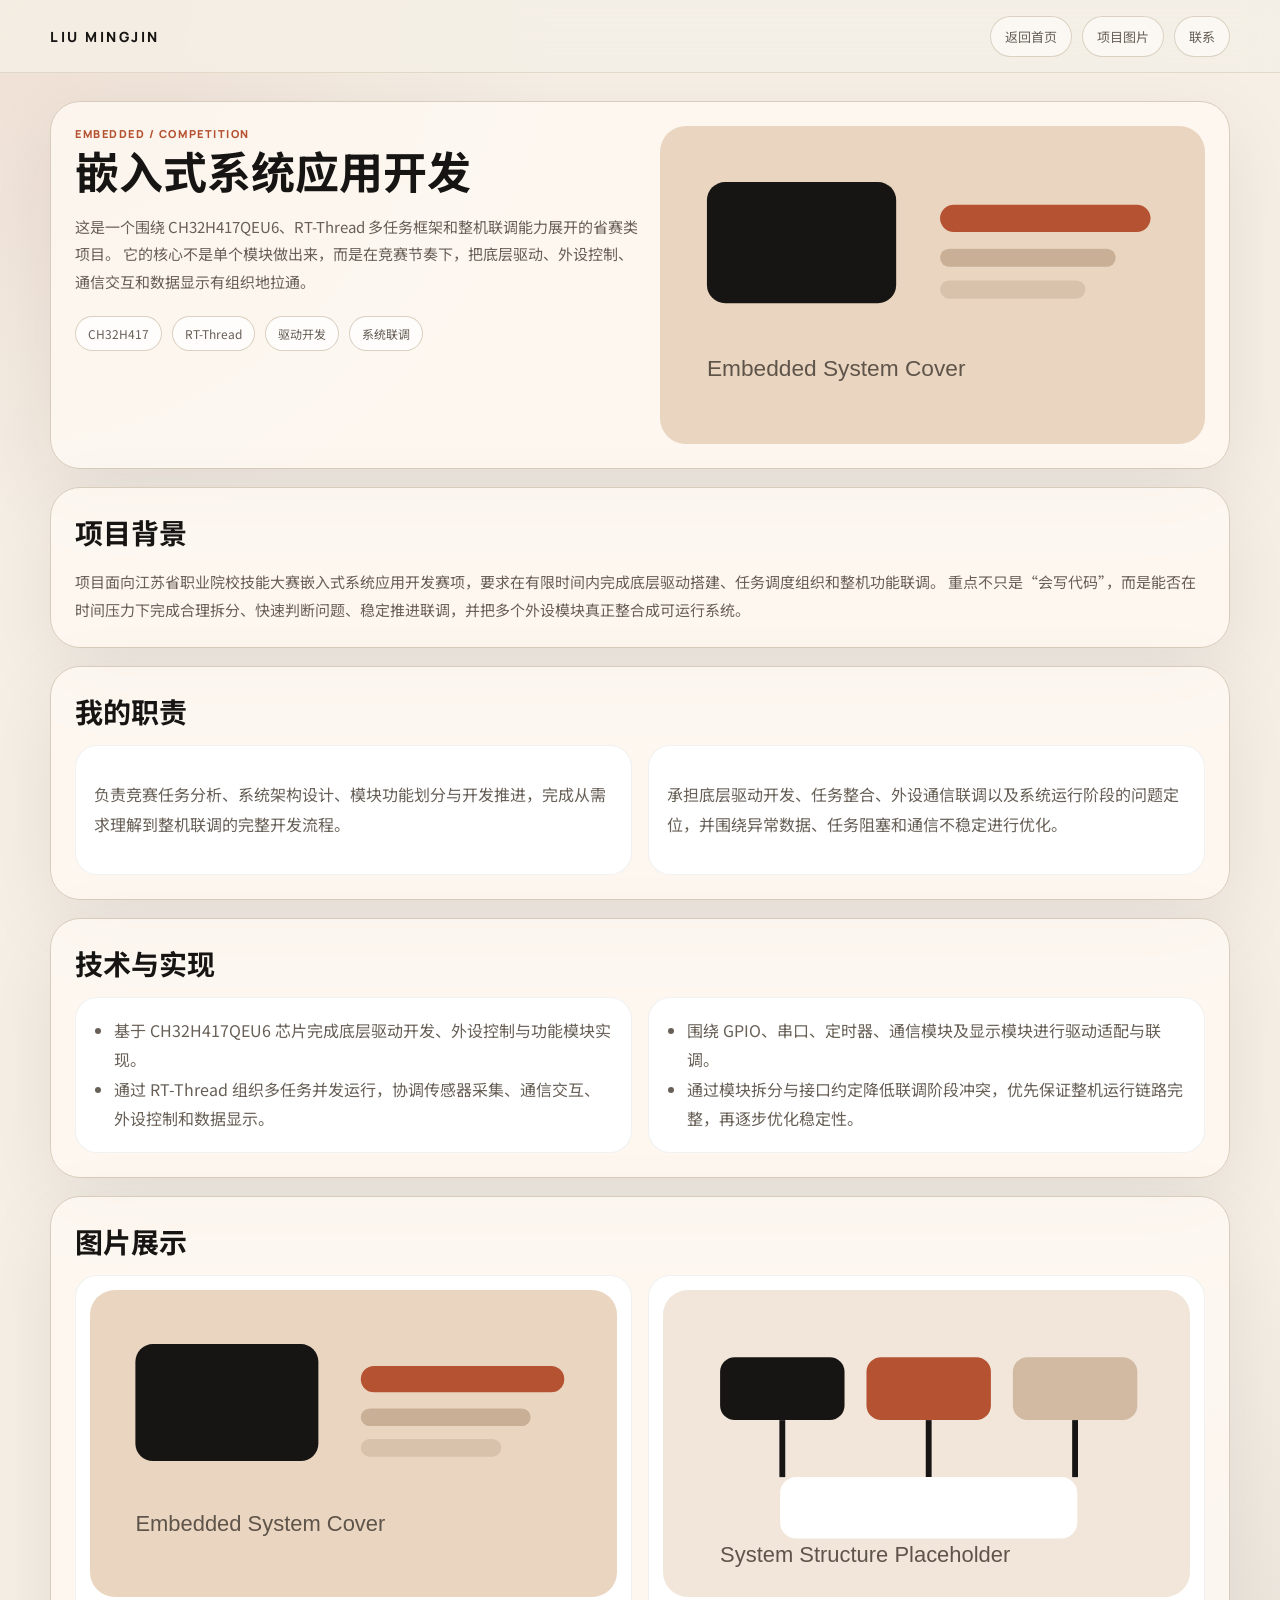
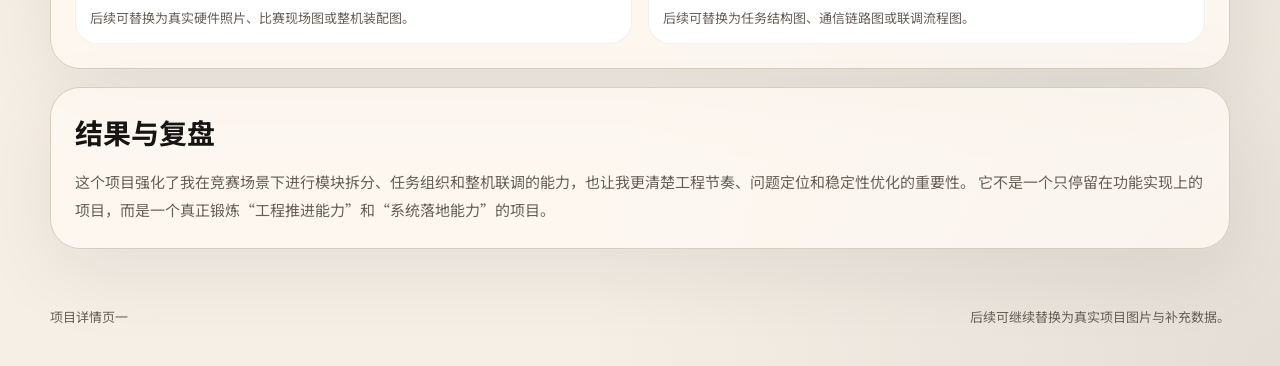
==== projects/embedded-system.html @ 1566d95d "feat: redesign portfolio site" ====
<!DOCTYPE html>
<html lang="zh-CN">
<head>
<meta charset="UTF-8">
<meta name="viewport" content="width=device-width, initial-scale=1.0">
<title>嵌入式系统应用开发 | 刘明金</title>
<meta name="description" content="嵌入式系统应用开发项目详情页，介绍项目背景、职责、实现、图片与复盘。">
<link rel="preconnect" href="https://fonts.googleapis.com">
<link rel="preconnect" href="https://fonts.gstatic.com" crossorigin>
<link href="https://fonts.googleapis.com/css2?family=Manrope:wght@400;500;600;700;800&family=Noto+Sans+SC:wght@400;500;700&display=swap" rel="stylesheet">
<link rel="stylesheet" href="../styles.css">
</head>
<body>
  <header class="site-header">
    <div class="shell nav-bar">
      <a class="brand" href="../index.html">LIU MINGJIN</a>
      <nav class="nav-links" aria-label="页面导航">
        <a href="../index.html#projects">返回首页</a>
        <a href="#gallery">项目图片</a>
        <a href="../index.html#contact">联系</a>
      </nav>
    </div>
  </header>

  <main class="shell detail-main">
    <section class="detail-hero">
      <div>
        <p class="detail-kind">Embedded / Competition</p>
        <h1 data-testid="project-title">嵌入式系统应用开发</h1>
        <p class="detail-text">
          这是一个围绕 CH32H417QEU6、RT-Thread 多任务框架和整机联调能力展开的省赛类项目。
          它的核心不是单个模块做出来，而是在竞赛节奏下，把底层驱动、外设控制、通信交互和数据显示有组织地拉通。
        </p>
        <div class="tag-list">
          <span>CH32H417</span>
          <span>RT-Thread</span>
          <span>驱动开发</span>
          <span>系统联调</span>
        </div>
      </div>
      <div>
        <img src="../assets/projects/embedded-cover.svg" alt="嵌入式系统应用开发封面图">
      </div>
    </section>

    <section class="detail-section" data-testid="project-background">
      <h2>项目背景</h2>
      <p class="detail-text">
        项目面向江苏省职业院校技能大赛嵌入式系统应用开发赛项，要求在有限时间内完成底层驱动搭建、任务调度组织和整机功能联调。
        重点不只是“会写代码”，而是能否在时间压力下完成合理拆分、快速判断问题、稳定推进联调，并把多个外设模块真正整合成可运行系统。
      </p>
    </section>

    <section class="detail-section">
      <h2>我的职责</h2>
      <div class="detail-grid">
        <article class="detail-block">
          <p>负责竞赛任务分析、系统架构设计、模块功能划分与开发推进，完成从需求理解到整机联调的完整开发流程。</p>
        </article>
        <article class="detail-block">
          <p>承担底层驱动开发、任务整合、外设通信联调以及系统运行阶段的问题定位，并围绕异常数据、任务阻塞和通信不稳定进行优化。</p>
        </article>
      </div>
    </section>

    <section class="detail-section">
      <h2>技术与实现</h2>
      <div class="detail-grid" data-testid="project-implementation">
        <article class="detail-block">
          <ul>
            <li>基于 CH32H417QEU6 芯片完成底层驱动开发、外设控制与功能模块实现。</li>
            <li>通过 RT-Thread 组织多任务并发运行，协调传感器采集、通信交互、外设控制和数据显示。</li>
          </ul>
        </article>
        <article class="detail-block">
          <ul>
            <li>围绕 GPIO、串口、定时器、通信模块及显示模块进行驱动适配与联调。</li>
            <li>通过模块拆分与接口约定降低联调阶段冲突，优先保证整机运行链路完整，再逐步优化稳定性。</li>
          </ul>
        </article>
      </div>
    </section>

    <section class="detail-section" id="gallery" data-testid="project-gallery">
      <h2>图片展示</h2>
      <div class="gallery-grid">
        <figure class="gallery-figure">
          <img src="../assets/projects/embedded-cover.svg" alt="硬件照片占位图">
          <figcaption>后续可替换为真实硬件照片、比赛现场图或整机装配图。</figcaption>
        </figure>
        <figure class="gallery-figure">
          <img src="../assets/projects/embedded-structure.svg" alt="系统结构图占位">
          <figcaption>后续可替换为任务结构图、通信链路图或联调流程图。</figcaption>
        </figure>
      </div>
    </section>

    <section class="detail-section" data-testid="project-result">
      <h2>结果与复盘</h2>
      <p class="detail-text">
        这个项目强化了我在竞赛场景下进行模块拆分、任务组织和整机联调的能力，也让我更清楚工程节奏、问题定位和稳定性优化的重要性。
        它不是一个只停留在功能实现上的项目，而是一个真正锻炼“工程推进能力”和“系统落地能力”的项目。
      </p>
    </section>
  </main>

  <footer class="site-footer">
    <div class="shell footer-inner">
      <span>项目详情页一</span>
      <span>后续可继续替换为真实项目图片与补充数据。</span>
    </div>
  </footer>

  <script src="../site.js"></script>
</body>
</html>
---- styles.css ----
:root {
  --bg: #f5efe6;
  --surface: #fffaf4;
  --surface-strong: #ffffff;
  --text: #171513;
  --muted: #686057;
  --line: #d8cdbc;
  --accent: #b55231;
  --accent-deep: #1c1917;
  --accent-soft: #ead7c2;
  --shadow: 0 24px 80px rgba(41, 30, 22, 0.08);
  --radius-xl: 30px;
  --radius-lg: 22px;
  --radius-md: 16px;
  --shell: 1180px;
}

* {
  box-sizing: border-box;
}

html {
  scroll-behavior: smooth;
}

body {
  margin: 0;
  color: var(--text);
  background:
    radial-gradient(circle at top left, rgba(181, 82, 49, 0.10), transparent 24%),
    radial-gradient(circle at bottom right, rgba(28, 25, 23, 0.08), transparent 30%),
    var(--bg);
  font-family: "Noto Sans SC", "Microsoft YaHei", sans-serif;
}

a {
  color: inherit;
  text-decoration: none;
}

img {
  display: block;
  max-width: 100%;
}

.shell {
  width: min(var(--shell), calc(100% - 32px));
  margin: 0 auto;
}

.eyebrow {
  margin: 0;
  color: var(--accent);
  font-family: "Manrope", sans-serif;
  font-size: 12px;
  font-weight: 800;
  letter-spacing: 0.18em;
  text-transform: uppercase;
}

.site-header {
  position: sticky;
  top: 0;
  z-index: 50;
  backdrop-filter: blur(16px);
  background: rgba(245, 239, 230, 0.82);
  border-bottom: 1px solid rgba(216, 205, 188, 0.68);
}

.nav-bar,
.footer-inner {
  display: flex;
  align-items: center;
  justify-content: space-between;
  gap: 16px;
}

.nav-bar {
  min-height: 72px;
}

.brand {
  font-family: "Manrope", sans-serif;
  font-size: 14px;
  font-weight: 800;
  letter-spacing: 0.18em;
}

.nav-links {
  display: flex;
  flex-wrap: wrap;
  gap: 10px;
}

.nav-links a,
.button,
.project-link {
  transition: transform 0.2s ease, background-color 0.2s ease, border-color 0.2s ease, color 0.2s ease;
}

.nav-links a {
  padding: 10px 14px;
  border-radius: 999px;
  border: 1px solid rgba(216, 205, 188, 0.9);
  background: rgba(255, 255, 255, 0.55);
  color: var(--muted);
  font-size: 13px;
}

.nav-links a:hover,
.contact-card:hover {
  transform: translateY(-2px);
}

.hero {
  display: grid;
  grid-template-columns: 1.08fr 0.92fr;
  gap: 18px;
  padding: 28px 0 22px;
}

.hero-copy,
.hero-aside,
.section,
.detail-section,
.detail-hero {
  border: 1px solid var(--line);
  border-radius: var(--radius-xl);
  box-shadow: var(--shadow);
}

.hero-copy {
  padding: 40px;
  background: linear-gradient(145deg, #fdf7ef 0%, #f6eadc 54%, #ead8c4 100%);
  position: relative;
  overflow: hidden;
}

.hero-copy::after {
  content: "";
  position: absolute;
  right: -44px;
  top: -56px;
  width: 220px;
  height: 220px;
  border-radius: 50%;
  background: rgba(181, 82, 49, 0.12);
}

.hero-copy h1 {
  position: relative;
  margin: 18px 0 16px;
  max-width: 620px;
  font-family: "Manrope", "Noto Sans SC", sans-serif;
  font-size: clamp(42px, 6vw, 64px);
  line-height: 1.02;
}

.hero-summary {
  position: relative;
  max-width: 540px;
  margin: 0;
  color: var(--muted);
  font-size: 15px;
  line-height: 1.95;
}

.hero-actions {
  position: relative;
  display: flex;
  flex-wrap: wrap;
  gap: 12px;
  margin-top: 24px;
}

.button {
  padding: 13px 18px;
  border-radius: var(--radius-md);
  font-size: 14px;
  font-weight: 600;
}

.button-primary {
  background: var(--accent-deep);
  color: #fff;
}

.button-secondary {
  border: 1px solid var(--line);
  background: rgba(255, 255, 255, 0.72);
}

.button:hover,
.project-link:hover {
  transform: translateY(-2px);
}

.hero-aside {
  display: grid;
  gap: 16px;
  background: rgba(255, 250, 244, 0.76);
  padding: 18px;
}

.identity-card,
.snapshot-card,
.about-card,
.contact-card,
.project-card,
.detail-block,
.gallery-figure {
  border-radius: var(--radius-lg);
  background: var(--surface-strong);
  border: 1px solid rgba(23, 21, 19, 0.06);
}

.identity-card {
  display: grid;
  grid-template-columns: 132px 1fr;
  gap: 16px;
  padding: 18px;
}

.portrait-frame {
  border-radius: 20px;
  overflow: hidden;
  min-height: 162px;
}

.portrait-frame img {
  width: 100%;
  height: 100%;
  object-fit: cover;
  object-position: center top;
}

.identity-copy h2 {
  margin: 6px 0 8px;
  font-family: "Manrope", "Noto Sans SC", sans-serif;
  font-size: 28px;
}

.identity-label,
.project-type,
.detail-kind {
  margin: 0;
  color: var(--accent);
  font-family: "Manrope", sans-serif;
  font-size: 11px;
  font-weight: 800;
  letter-spacing: 0.14em;
  text-transform: uppercase;
}

.identity-copy p:last-child,
.about-card p,
.detail-text,
.detail-block p,
.detail-block li,
.section-heading p,
.project-summary,
.project-result {
  color: var(--muted);
  line-height: 1.85;
}

.snapshot-card {
  padding: 18px;
}

.snapshot-grid {
  display: grid;
  grid-template-columns: 1fr 1fr;
  gap: 10px;
}

.snapshot-grid div {
  padding: 14px;
  border-radius: 16px;
  background: #faf3ea;
}

.snapshot-grid span {
  display: block;
  margin-bottom: 6px;
  color: var(--muted);
  font-size: 11px;
}

.snapshot-grid strong {
  font-size: 14px;
}

.tag-list {
  position: relative;
  display: flex;
  flex-wrap: wrap;
  gap: 10px;
  margin-top: 20px;
}

.tag-list span {
  padding: 8px 12px;
  border-radius: 999px;
  border: 1px solid rgba(216, 205, 188, 0.9);
  background: rgba(255, 255, 255, 0.72);
  color: var(--muted);
  font-size: 12px;
}

.tag-list.small {
  margin-top: 14px;
}

.tag-list.small span {
  padding: 6px 10px;
  background: #f6eee3;
  font-size: 11px;
}

.section {
  margin: 0 auto 18px;
  padding: 28px;
  background: rgba(255, 250, 244, 0.74);
}

.section-heading {
  display: flex;
  align-items: end;
  justify-content: space-between;
  gap: 16px;
  margin-bottom: 18px;
}

.section-heading h2,
.detail-hero h1 {
  margin: 8px 0 0;
  font-family: "Manrope", "Noto Sans SC", sans-serif;
  font-size: clamp(28px, 4vw, 44px);
  line-height: 1.08;
}

.section-heading p {
  margin: 0;
  max-width: 360px;
  font-size: 14px;
}

.project-grid,
.about-grid,
.contact-grid,
.detail-grid,
.gallery-grid {
  display: grid;
  gap: 16px;
}

.summary-grid h3 {
  margin: 8px 0 12px;
  font-family: "Manrope", "Noto Sans SC", sans-serif;
  font-size: 22px;
  line-height: 1.25;
}

.project-grid {
  grid-template-columns: repeat(3, 1fr);
}

.project-card {
  display: flex;
  flex-direction: column;
  min-height: 360px;
  padding: 16px;
}

.project-card img {
  height: 122px;
  width: 100%;
  object-fit: cover;
  border-radius: 18px;
}

.project-card h3 {
  margin: 10px 0 8px;
  font-size: 24px;
  line-height: 1.2;
}

.project-summary {
  margin: 0;
  font-size: 14px;
}

.project-result {
  margin: auto 0 0;
  padding-top: 16px;
  border-top: 1px solid rgba(23, 21, 19, 0.06);
  font-size: 13px;
}

.project-result strong,
.contact-card strong {
  color: var(--accent-deep);
}

.project-link {
  align-self: flex-start;
  margin-top: 14px;
  padding: 12px 16px;
  border-radius: 14px;
  background: var(--accent-deep);
  color: #fff;
  font-size: 14px;
  font-weight: 600;
}

.about-grid,
.contact-grid {
  grid-template-columns: 1fr 1fr;
}

.about-card,
.contact-card {
  padding: 18px;
}

.about-note {
  margin-top: 16px;
  font-size: 14px;
}

.contact-card {
  display: block;
}

.contact-card span {
  display: block;
  margin-bottom: 8px;
  color: var(--muted);
  font-size: 12px;
}

.contact-card strong {
  font-size: 16px;
  line-height: 1.6;
}

.site-footer {
  padding: 0 0 40px;
}

.footer-inner {
  color: var(--muted);
  font-size: 13px;
}

.detail-main {
  padding: 28px 0 40px;
}

.detail-hero {
  display: grid;
  grid-template-columns: 1.02fr 0.98fr;
  gap: 18px;
  padding: 24px;
  margin-bottom: 18px;
  background: rgba(255, 250, 244, 0.78);
}

.detail-hero img {
  width: 100%;
  border-radius: 22px;
}

.detail-text {
  margin: 16px 0 0;
  font-size: 15px;
}

.detail-section {
  padding: 24px;
  margin-bottom: 18px;
  background: rgba(255, 250, 244, 0.78);
}

.detail-section h2 {
  margin: 0 0 14px;
  font-family: "Manrope", "Noto Sans SC", sans-serif;
  font-size: 28px;
}

.detail-grid {
  grid-template-columns: 1fr 1fr;
}

.detail-block {
  padding: 18px;
}

.detail-block ul {
  padding-left: 20px;
  margin: 0;
}

.gallery-grid {
  grid-template-columns: 1fr 1fr;
}

.gallery-figure {
  margin: 0;
  padding: 14px;
}

.gallery-figure figcaption {
  margin-top: 10px;
  color: var(--muted);
  font-size: 13px;
  line-height: 1.7;
}

@media (max-width: 960px) {
  .hero,
  .detail-hero,
  .project-grid,
  .about-grid,
  .contact-grid,
  .detail-grid,
  .gallery-grid {
    grid-template-columns: 1fr;
  }
}

@media (max-width: 720px) {
  .shell {
    width: min(var(--shell), calc(100% - 20px));
  }

  .nav-bar,
  .footer-inner,
  .section-heading,
  .identity-card {
    grid-template-columns: 1fr;
    flex-direction: column;
    align-items: flex-start;
  }

  .hero-copy,
  .hero-aside,
  .section,
  .detail-hero,
  .detail-section {
    padding: 20px;
  }

  .hero-copy h1 {
    font-size: 38px;
  }

  .snapshot-grid {
    grid-template-columns: 1fr;
  }

  .button,
  .project-link {
    width: 100%;
    text-align: center;
  }

  .hero-actions {
    flex-direction: column;
  }
}
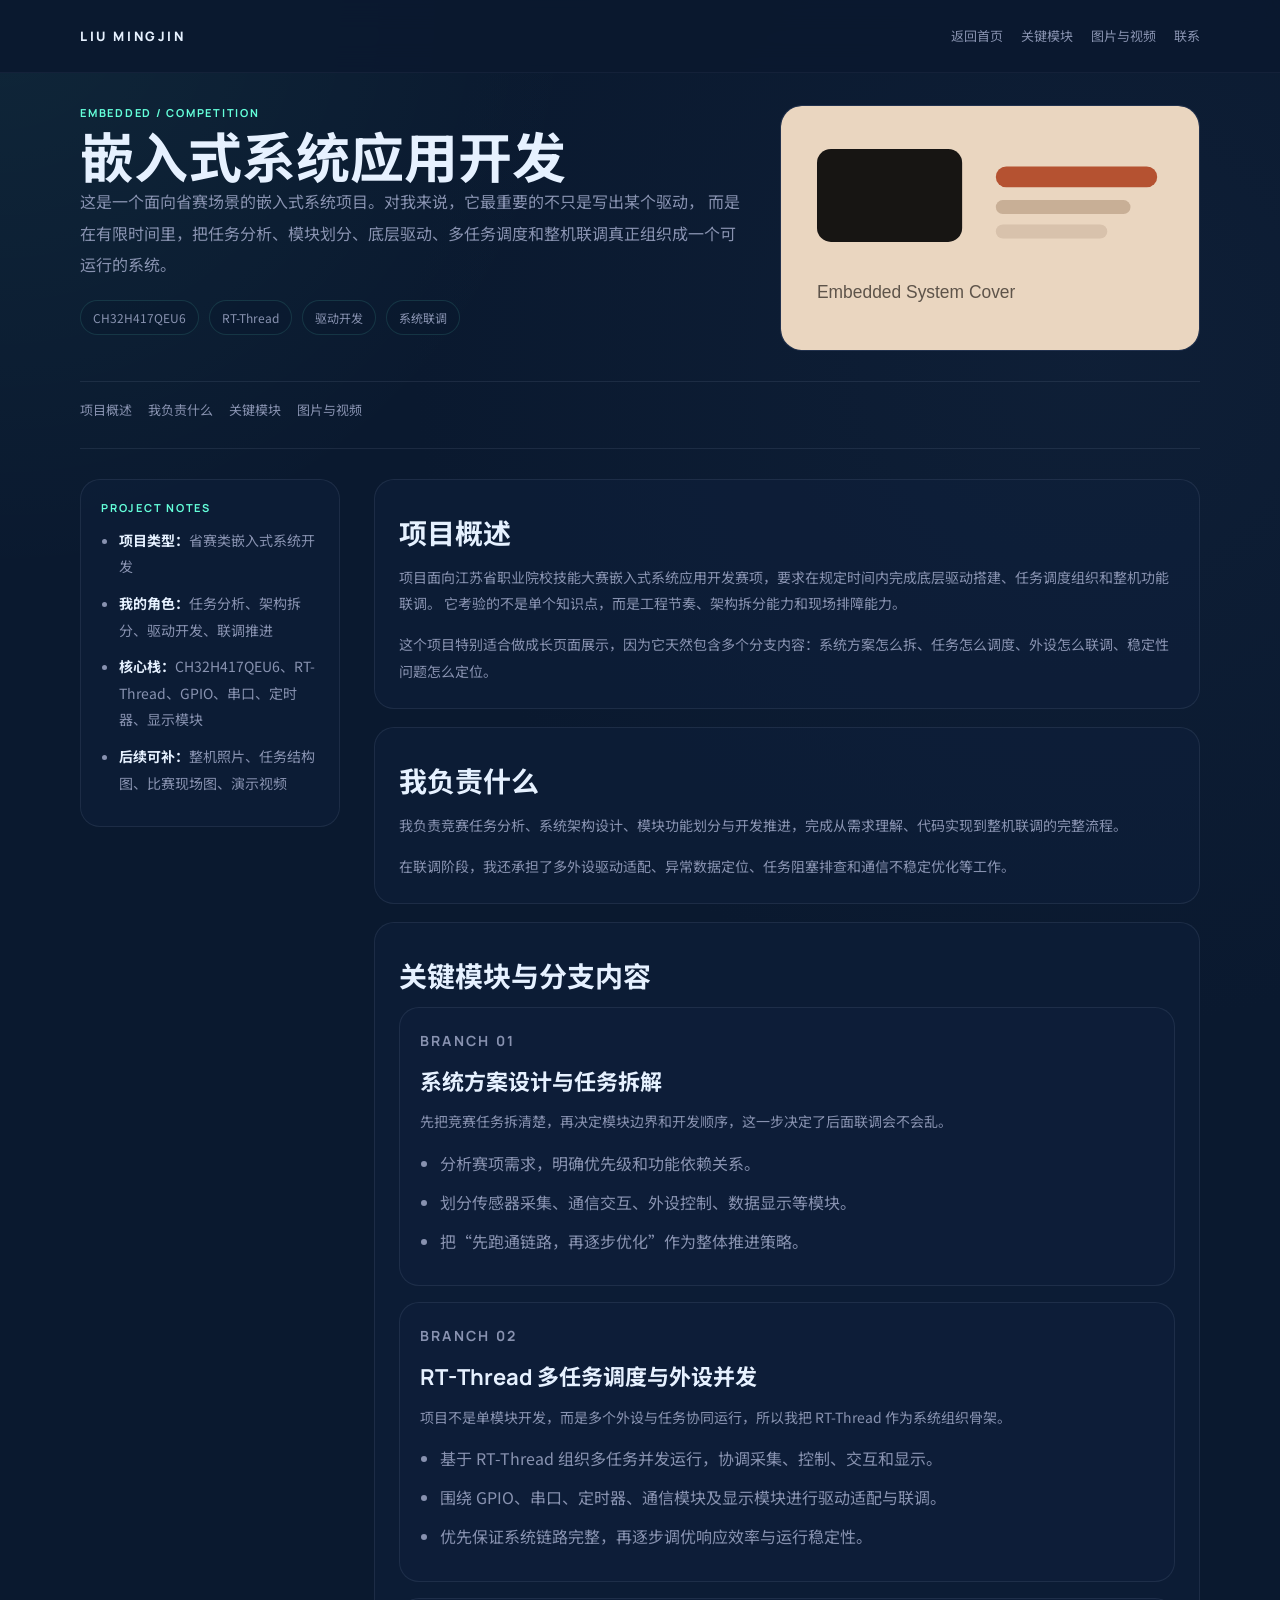
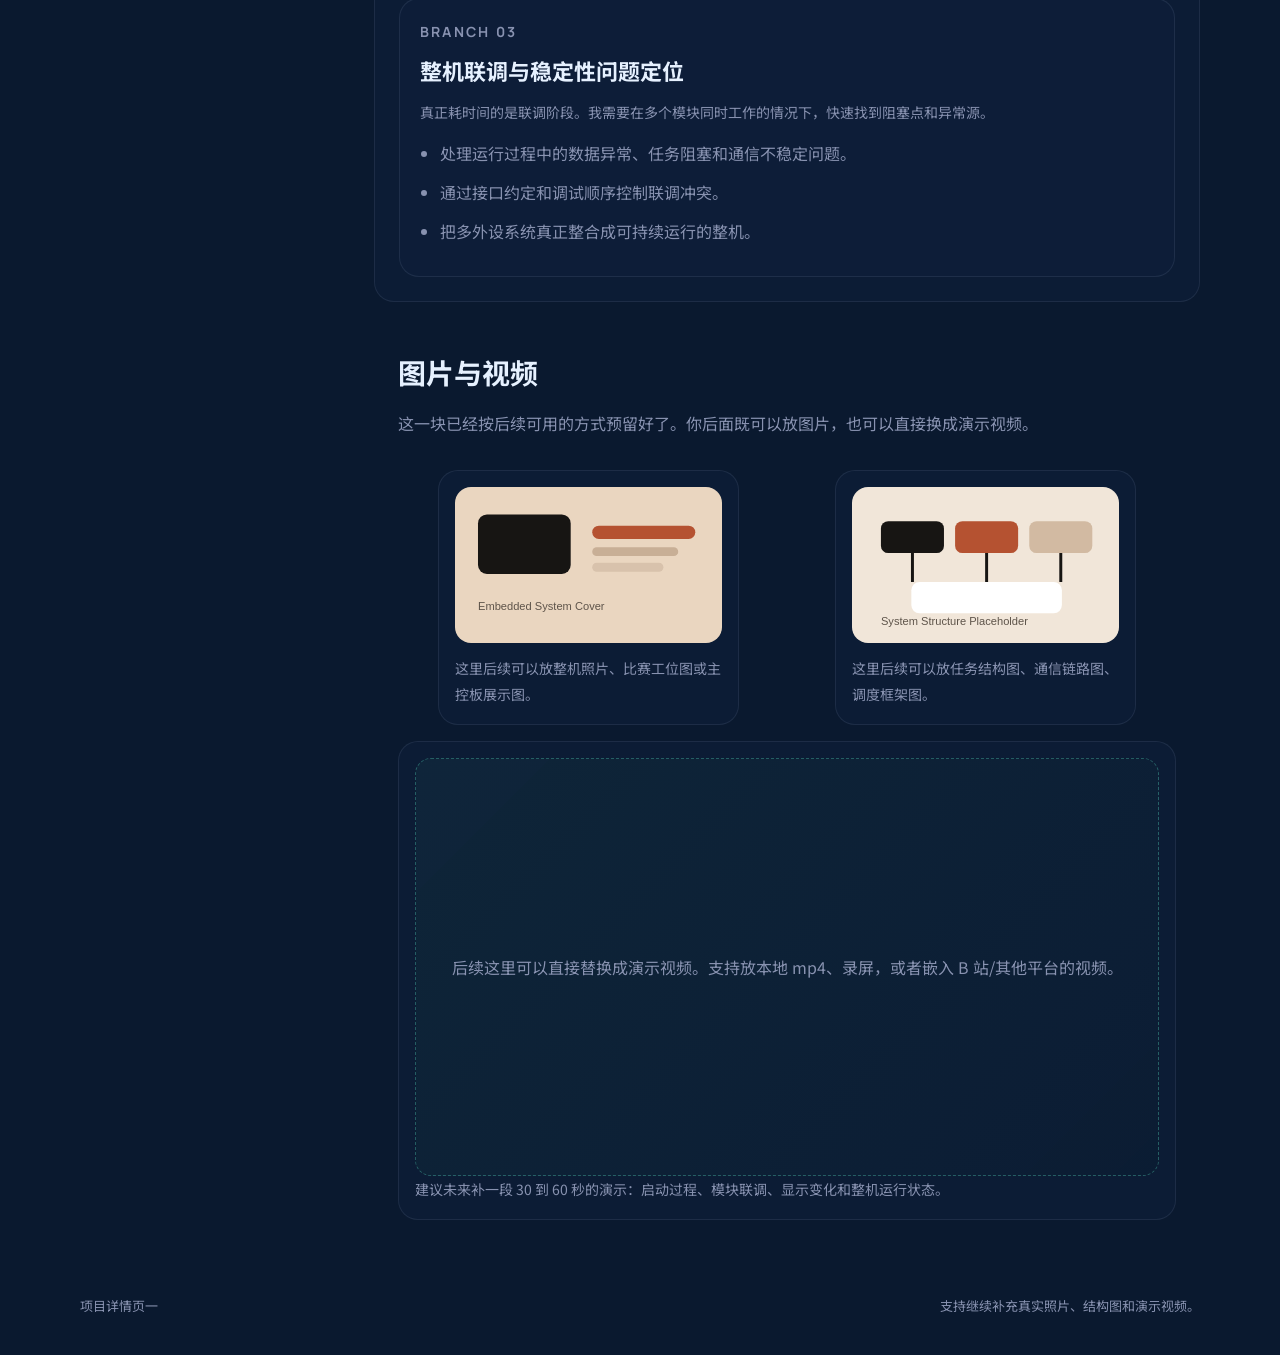
==== commit 44df0f4e: "feat: rebuild project pages for portfolio" ====
--- a/projects/embedded-system.html
+++ b/projects/embedded-system.html
@@ -4,7 +4,7 @@
 <meta charset="UTF-8">
 <meta name="viewport" content="width=device-width, initial-scale=1.0">
 <title>嵌入式系统应用开发 | 刘明金</title>
-<meta name="description" content="嵌入式系统应用开发项目详情页，介绍项目背景、职责、实现、图片与复盘。">
+<meta name="description" content="嵌入式系统应用开发项目详情页，支持长页面阅读、后续插入图片与视频，并展示项目分支内容。">
 <link rel="preconnect" href="https://fonts.googleapis.com">
 <link rel="preconnect" href="https://fonts.gstatic.com" crossorigin>
 <link href="https://fonts.googleapis.com/css2?family=Manrope:wght@400;500;600;700;800&family=Noto+Sans+SC:wght@400;500;700&display=swap" rel="stylesheet">
@@ -16,98 +16,146 @@
       <a class="brand" href="../index.html">LIU MINGJIN</a>
       <nav class="nav-links" aria-label="页面导航">
         <a href="../index.html#projects">返回首页</a>
-        <a href="#gallery">项目图片</a>
+        <a href="#branches">关键模块</a>
+        <a href="#media">图片与视频</a>
         <a href="../index.html#contact">联系</a>
       </nav>
     </div>
   </header>
 
-  <main class="shell detail-main">
-    <section class="detail-hero">
-      <div>
+  <main class="shell project-page">
+    <section class="project-hero">
+      <div class="project-hero-copy">
         <p class="detail-kind">Embedded / Competition</p>
         <h1 data-testid="project-title">嵌入式系统应用开发</h1>
-        <p class="detail-text">
-          这是一个围绕 CH32H417QEU6、RT-Thread 多任务框架和整机联调能力展开的省赛类项目。
-          它的核心不是单个模块做出来，而是在竞赛节奏下，把底层驱动、外设控制、通信交互和数据显示有组织地拉通。
+        <p class="project-lead">
+          这是一个面向省赛场景的嵌入式系统项目。对我来说，它最重要的不只是写出某个驱动，
+          而是在有限时间里，把任务分析、模块划分、底层驱动、多任务调度和整机联调真正组织成一个可运行的系统。
         </p>
         <div class="tag-list">
-          <span>CH32H417</span>
+          <span>CH32H417QEU6</span>
           <span>RT-Thread</span>
           <span>驱动开发</span>
           <span>系统联调</span>
         </div>
       </div>
-      <div>
+      <div class="project-hero-media">
         <img src="../assets/projects/embedded-cover.svg" alt="嵌入式系统应用开发封面图">
       </div>
     </section>
 
-    <section class="detail-section" data-testid="project-background">
-      <h2>项目背景</h2>
-      <p class="detail-text">
-        项目面向江苏省职业院校技能大赛嵌入式系统应用开发赛项，要求在有限时间内完成底层驱动搭建、任务调度组织和整机功能联调。
-        重点不只是“会写代码”，而是能否在时间压力下完成合理拆分、快速判断问题、稳定推进联调，并把多个外设模块真正整合成可运行系统。
-      </p>
-    </section>
+    <nav class="project-outline" aria-label="项目目录">
+      <a href="#overview">项目概述</a>
+      <a href="#role">我负责什么</a>
+      <a href="#branches">关键模块</a>
+      <a href="#media">图片与视频</a>
+    </nav>
 
-    <section class="detail-section">
-      <h2>我的职责</h2>
-      <div class="detail-grid">
-        <article class="detail-block">
-          <p>负责竞赛任务分析、系统架构设计、模块功能划分与开发推进，完成从需求理解到整机联调的完整开发流程。</p>
-        </article>
-        <article class="detail-block">
-          <p>承担底层驱动开发、任务整合、外设通信联调以及系统运行阶段的问题定位，并围绕异常数据、任务阻塞和通信不稳定进行优化。</p>
-        </article>
+    <div class="story-layout">
+      <aside class="story-meta">
+        <p class="detail-kind">Project Notes</p>
+        <ul class="meta-list">
+          <li><strong>项目类型：</strong>省赛类嵌入式系统开发</li>
+          <li><strong>我的角色：</strong>任务分析、架构拆分、驱动开发、联调推进</li>
+          <li><strong>核心栈：</strong>CH32H417QEU6、RT-Thread、GPIO、串口、定时器、显示模块</li>
+          <li><strong>后续可补：</strong>整机照片、任务结构图、比赛现场图、演示视频</li>
+        </ul>
+      </aside>
+
+      <div class="story-body">
+        <section class="story-section" id="overview" data-testid="project-background">
+          <h2>项目概述</h2>
+          <div class="story-copy">
+            <p>
+              项目面向江苏省职业院校技能大赛嵌入式系统应用开发赛项，要求在规定时间内完成底层驱动搭建、任务调度组织和整机功能联调。
+              它考验的不是单个知识点，而是工程节奏、架构拆分能力和现场排障能力。
+            </p>
+            <p>
+              这个项目特别适合做成长页面展示，因为它天然包含多个分支内容：系统方案怎么拆、任务怎么调度、外设怎么联调、稳定性问题怎么定位。
+            </p>
+          </div>
+        </section>
+
+        <section class="story-section" id="role">
+          <h2>我负责什么</h2>
+          <div class="story-copy">
+            <p>我负责竞赛任务分析、系统架构设计、模块功能划分与开发推进，完成从需求理解、代码实现到整机联调的完整流程。</p>
+            <p>在联调阶段，我还承担了多外设驱动适配、异常数据定位、任务阻塞排查和通信不稳定优化等工作。</p>
+          </div>
+        </section>
+
+        <section class="story-section" id="branches" data-testid="project-branches">
+          <h2>关键模块与分支内容</h2>
+          <div class="branch-stack">
+            <article class="branch-block">
+              <div class="branch-head">
+                <div class="branch-copy">
+                  <p class="detail-kind">Branch 01</p>
+                  <h3>系统方案设计与任务拆解</h3>
+                  <p>先把竞赛任务拆清楚，再决定模块边界和开发顺序，这一步决定了后面联调会不会乱。</p>
+                  <ul>
+                    <li>分析赛项需求，明确优先级和功能依赖关系。</li>
+                    <li>划分传感器采集、通信交互、外设控制、数据显示等模块。</li>
+                    <li>把“先跑通链路，再逐步优化”作为整体推进策略。</li>
+                  </ul>
+                </div>
+              </div>
+            </article>
+
+            <article class="branch-block">
+              <div class="branch-copy">
+                <p class="detail-kind">Branch 02</p>
+                <h3>RT-Thread 多任务调度与外设并发</h3>
+                <p>项目不是单模块开发，而是多个外设与任务协同运行，所以我把 RT-Thread 作为系统组织骨架。</p>
+                <ul>
+                  <li>基于 RT-Thread 组织多任务并发运行，协调采集、控制、交互和显示。</li>
+                  <li>围绕 GPIO、串口、定时器、通信模块及显示模块进行驱动适配与联调。</li>
+                  <li>优先保证系统链路完整，再逐步调优响应效率与运行稳定性。</li>
+                </ul>
+              </div>
+            </article>
+
+            <article class="branch-block">
+              <div class="branch-copy">
+                <p class="detail-kind">Branch 03</p>
+                <h3>整机联调与稳定性问题定位</h3>
+                <p>真正耗时间的是联调阶段。我需要在多个模块同时工作的情况下，快速找到阻塞点和异常源。</p>
+                <ul>
+                  <li>处理运行过程中的数据异常、任务阻塞和通信不稳定问题。</li>
+                  <li>通过接口约定和调试顺序控制联调冲突。</li>
+                  <li>把多外设系统真正整合成可持续运行的整机。</li>
+                </ul>
+              </div>
+            </article>
+          </div>
+        </section>
+
+        <section class="media-area" id="media" data-testid="project-gallery">
+          <h2>图片与视频</h2>
+          <p class="media-note">这一块已经按后续可用的方式预留好了。你后面既可以放图片，也可以直接换成演示视频。</p>
+          <div class="media-pair">
+            <figure class="media-card">
+              <img src="../assets/projects/embedded-cover.svg" alt="嵌入式系统应用开发硬件展示占位图">
+              <figcaption>这里后续可以放整机照片、比赛工位图或主控板展示图。</figcaption>
+            </figure>
+            <figure class="media-card">
+              <img src="../assets/projects/embedded-structure.svg" alt="嵌入式系统结构示意图">
+              <figcaption>这里后续可以放任务结构图、通信链路图、调度框架图。</figcaption>
+            </figure>
+          </div>
+          <div class="video-card">
+            <div class="video-placeholder">后续这里可以直接替换成演示视频。支持放本地 mp4、录屏，或者嵌入 B 站/其他平台的视频。</div>
+            <p>建议未来补一段 30 到 60 秒的演示：启动过程、模块联调、显示变化和整机运行状态。</p>
+          </div>
+        </section>
       </div>
-    </section>
-
-    <section class="detail-section">
-      <h2>技术与实现</h2>
-      <div class="detail-grid" data-testid="project-implementation">
-        <article class="detail-block">
-          <ul>
-            <li>基于 CH32H417QEU6 芯片完成底层驱动开发、外设控制与功能模块实现。</li>
-            <li>通过 RT-Thread 组织多任务并发运行，协调传感器采集、通信交互、外设控制和数据显示。</li>
-          </ul>
-        </article>
-        <article class="detail-block">
-          <ul>
-            <li>围绕 GPIO、串口、定时器、通信模块及显示模块进行驱动适配与联调。</li>
-            <li>通过模块拆分与接口约定降低联调阶段冲突，优先保证整机运行链路完整，再逐步优化稳定性。</li>
-          </ul>
-        </article>
-      </div>
-    </section>
-
-    <section class="detail-section" id="gallery" data-testid="project-gallery">
-      <h2>图片展示</h2>
-      <div class="gallery-grid">
-        <figure class="gallery-figure">
-          <img src="../assets/projects/embedded-cover.svg" alt="硬件照片占位图">
-          <figcaption>后续可替换为真实硬件照片、比赛现场图或整机装配图。</figcaption>
-        </figure>
-        <figure class="gallery-figure">
-          <img src="../assets/projects/embedded-structure.svg" alt="系统结构图占位">
-          <figcaption>后续可替换为任务结构图、通信链路图或联调流程图。</figcaption>
-        </figure>
-      </div>
-    </section>
-
-    <section class="detail-section" data-testid="project-result">
-      <h2>结果与复盘</h2>
-      <p class="detail-text">
-        这个项目强化了我在竞赛场景下进行模块拆分、任务组织和整机联调的能力，也让我更清楚工程节奏、问题定位和稳定性优化的重要性。
-        它不是一个只停留在功能实现上的项目，而是一个真正锻炼“工程推进能力”和“系统落地能力”的项目。
-      </p>
-    </section>
+    </div>
   </main>
 
   <footer class="site-footer">
     <div class="shell footer-inner">
       <span>项目详情页一</span>
-      <span>后续可继续替换为真实项目图片与补充数据。</span>
+      <span>支持继续补充真实照片、结构图和演示视频。</span>
     </div>
   </footer>
 
--- a/styles.css
+++ b/styles.css
@@ -1,18 +1,20 @@
 :root {
-  --bg: #f5efe6;
-  --surface: #fffaf4;
-  --surface-strong: #ffffff;
-  --text: #171513;
-  --muted: #686057;
-  --line: #d8cdbc;
-  --accent: #b55231;
-  --accent-deep: #1c1917;
-  --accent-soft: #ead7c2;
-  --shadow: 0 24px 80px rgba(41, 30, 22, 0.08);
-  --radius-xl: 30px;
-  --radius-lg: 22px;
-  --radius-md: 16px;
-  --shell: 1180px;
+  --bg: #0a192f;
+  --bg-elevated: #112240;
+  --bg-card: #172a45;
+  --bg-soft: rgba(23, 42, 69, 0.56);
+  --text: #ccd6f6;
+  --text-strong: #e6f1ff;
+  --muted: #8892b0;
+  --line: rgba(136, 146, 176, 0.2);
+  --accent: #64ffda;
+  --accent-soft: rgba(100, 255, 218, 0.12);
+  --deep: #020c1b;
+  --shadow: 0 18px 60px rgba(2, 12, 27, 0.32);
+  --radius-xl: 28px;
+  --radius-lg: 20px;
+  --radius-md: 14px;
+  --shell: 1120px;
 }
 
 * {
@@ -27,8 +29,8 @@
   margin: 0;
   color: var(--text);
   background:
-    radial-gradient(circle at top left, rgba(181, 82, 49, 0.10), transparent 24%),
-    radial-gradient(circle at bottom right, rgba(28, 25, 23, 0.08), transparent 30%),
+    radial-gradient(circle at top left, rgba(100, 255, 218, 0.06), transparent 18%),
+    radial-gradient(circle at 85% 12%, rgba(23, 42, 69, 0.34), transparent 24%),
     var(--bg);
   font-family: "Noto Sans SC", "Microsoft YaHei", sans-serif;
 }
@@ -38,7 +40,8 @@
   text-decoration: none;
 }
 
-img {
+img,
+video {
   display: block;
   max-width: 100%;
 }
@@ -48,13 +51,15 @@
   margin: 0 auto;
 }
 
-.eyebrow {
+.eyebrow,
+.detail-kind,
+.project-type {
   margin: 0;
   color: var(--accent);
-  font-family: "Manrope", sans-serif;
-  font-size: 12px;
-  font-weight: 800;
-  letter-spacing: 0.18em;
+  font-family: "Manrope", "Noto Sans SC", sans-serif;
+  font-size: 11px;
+  font-weight: 700;
+  letter-spacing: 0.16em;
   text-transform: uppercase;
 }
 
@@ -62,9 +67,10 @@
   position: sticky;
   top: 0;
   z-index: 50;
-  backdrop-filter: blur(16px);
-  background: rgba(245, 239, 230, 0.82);
-  border-bottom: 1px solid rgba(216, 205, 188, 0.68);
+  backdrop-filter: blur(14px);
+  background: rgba(10, 25, 47, 0.9);
+  border-bottom: 1px solid rgba(136, 146, 176, 0.08);
+  transition: transform 0.25s ease;
 }
 
 .nav-bar,
@@ -80,93 +86,116 @@
 }
 
 .brand {
-  font-family: "Manrope", sans-serif;
-  font-size: 14px;
+  color: var(--text-strong);
+  font-family: "Manrope", "Noto Sans SC", sans-serif;
+  font-size: 13px;
   font-weight: 800;
-  letter-spacing: 0.18em;
+  letter-spacing: 0.2em;
 }
 
 .nav-links {
   display: flex;
   flex-wrap: wrap;
-  gap: 10px;
+  gap: 18px;
 }
 
 .nav-links a,
 .button,
-.project-link {
-  transition: transform 0.2s ease, background-color 0.2s ease, border-color 0.2s ease, color 0.2s ease;
+.project-cta {
+  transition: transform 0.2s ease, border-color 0.2s ease, background-color 0.2s ease, color 0.2s ease;
 }
 
 .nav-links a {
-  padding: 10px 14px;
+  padding: 6px 0;
+  border-bottom: 1px solid transparent;
+  color: var(--muted);
+  font-size: 13px;
+}
+
+.nav-links a:hover {
+  color: var(--accent);
+  border-color: rgba(100, 255, 218, 0.42);
+}
+
+.flow-layout {
+  padding: 42px 0 56px;
+}
+
+.hero {
+  padding: 24px 0 36px;
+  border-bottom: 1px solid rgba(136, 146, 176, 0.14);
+}
+
+.hero-grid {
+  display: grid;
+  grid-template-columns: minmax(0, 1.2fr) minmax(280px, 380px);
+  gap: 56px;
+  align-items: start;
+}
+
+.hero-copy {
+  padding-top: 8px;
+}
+
+.hero-copy h1 {
+  margin: 16px 0 18px;
+  max-width: 700px;
+  color: var(--text-strong);
+  font-family: "Manrope", "Noto Sans SC", sans-serif;
+  font-size: clamp(42px, 6vw, 66px);
+  line-height: 1.03;
+}
+
+.hero-summary,
+.section-heading p,
+.overview-intro p,
+.overview-content p,
+.project-summary,
+.project-result,
+.about-card p,
+.meta-list li,
+.story-copy p,
+.branch-copy p,
+.media-note,
+.media-card figcaption,
+.video-card p {
+  color: var(--muted);
+  line-height: 1.9;
+}
+
+.hero-summary {
+  max-width: 640px;
+  margin: 0;
+  font-size: 16px;
+}
+
+.tag-list {
+  display: flex;
+  flex-wrap: wrap;
+  gap: 10px;
+  margin-top: 20px;
+}
+
+.tag-list span {
+  padding: 8px 12px;
   border-radius: 999px;
-  border: 1px solid rgba(216, 205, 188, 0.9);
-  background: rgba(255, 255, 255, 0.55);
-  color: var(--muted);
-  font-size: 13px;
-}
-
-.nav-links a:hover,
-.contact-card:hover {
-  transform: translateY(-2px);
-}
-
-.hero {
-  display: grid;
-  grid-template-columns: 1.08fr 0.92fr;
-  gap: 18px;
-  padding: 28px 0 22px;
-}
-
-.hero-copy,
-.hero-aside,
-.section,
-.detail-section,
-.detail-hero {
-  border: 1px solid var(--line);
-  border-radius: var(--radius-xl);
-  box-shadow: var(--shadow);
-}
-
-.hero-copy {
-  padding: 40px;
-  background: linear-gradient(145deg, #fdf7ef 0%, #f6eadc 54%, #ead8c4 100%);
-  position: relative;
-  overflow: hidden;
-}
-
-.hero-copy::after {
-  content: "";
-  position: absolute;
-  right: -44px;
-  top: -56px;
-  width: 220px;
-  height: 220px;
-  border-radius: 50%;
-  background: rgba(181, 82, 49, 0.12);
-}
-
-.hero-copy h1 {
-  position: relative;
-  margin: 18px 0 16px;
-  max-width: 620px;
-  font-family: "Manrope", "Noto Sans SC", sans-serif;
-  font-size: clamp(42px, 6vw, 64px);
-  line-height: 1.02;
-}
-
-.hero-summary {
-  position: relative;
-  max-width: 540px;
-  margin: 0;
-  color: var(--muted);
-  font-size: 15px;
-  line-height: 1.95;
+  border: 1px solid rgba(100, 255, 218, 0.12);
+  background: rgba(10, 25, 47, 0.42);
+  color: var(--muted);
+  font-size: 12px;
+}
+
+.tag-list.small {
+  margin-top: 14px;
+}
+
+.tag-list.small span {
+  padding: 6px 10px;
+  background: rgba(10, 25, 47, 0.56);
+  font-size: 11px;
 }
 
 .hero-actions {
-  position: relative;
   display: flex;
   flex-wrap: wrap;
   gap: 12px;
@@ -175,215 +204,161 @@
 
 .button {
   padding: 13px 18px;
-  border-radius: var(--radius-md);
+  border-radius: 999px;
   font-size: 14px;
   font-weight: 600;
 }
 
 .button-primary {
-  background: var(--accent-deep);
-  color: #fff;
+  background: var(--accent);
+  color: var(--deep);
 }
 
 .button-secondary {
   border: 1px solid var(--line);
-  background: rgba(255, 255, 255, 0.72);
-}
-
-.button:hover,
-.project-link:hover {
+  background: rgba(23, 42, 69, 0.6);
+  color: var(--text);
+}
+
+.button:hover {
   transform: translateY(-2px);
 }
 
 .hero-aside {
-  display: grid;
-  gap: 16px;
-  background: rgba(255, 250, 244, 0.76);
-  padding: 18px;
-}
-
-.identity-card,
-.snapshot-card,
-.about-card,
-.contact-card,
-.project-card,
-.detail-block,
-.gallery-figure {
-  border-radius: var(--radius-lg);
-  background: var(--surface-strong);
-  border: 1px solid rgba(23, 21, 19, 0.06);
-}
-
-.identity-card {
-  display: grid;
-  grid-template-columns: 132px 1fr;
-  gap: 16px;
-  padding: 18px;
+  display: flex;
+  justify-content: flex-end;
 }
 
 .portrait-frame {
-  border-radius: 20px;
-  overflow: hidden;
-  min-height: 162px;
+  border-radius: 18px;
+  background: transparent;
+}
+
+.hero-portrait {
+  width: min(100%, 360px);
+  border: 1px solid rgba(136, 146, 176, 0.18);
+  background: rgba(17, 34, 64, 0.34);
 }
 
 .portrait-frame img {
   width: 100%;
-  height: 100%;
-  object-fit: cover;
-  object-position: center top;
-}
-
-.identity-copy h2 {
-  margin: 6px 0 8px;
-  font-family: "Manrope", "Noto Sans SC", sans-serif;
-  font-size: 28px;
-}
-
-.identity-label,
-.project-type,
-.detail-kind {
-  margin: 0;
-  color: var(--accent);
-  font-family: "Manrope", sans-serif;
-  font-size: 11px;
-  font-weight: 800;
-  letter-spacing: 0.14em;
-  text-transform: uppercase;
-}
-
-.identity-copy p:last-child,
-.about-card p,
-.detail-text,
-.detail-block p,
-.detail-block li,
-.section-heading p,
-.project-summary,
-.project-result {
-  color: var(--muted);
-  line-height: 1.85;
-}
-
-.snapshot-card {
-  padding: 18px;
-}
-
-.snapshot-grid {
-  display: grid;
-  grid-template-columns: 1fr 1fr;
-  gap: 10px;
-}
-
-.snapshot-grid div {
-  padding: 14px;
-  border-radius: 16px;
-  background: #faf3ea;
-}
-
-.snapshot-grid span {
-  display: block;
-  margin-bottom: 6px;
-  color: var(--muted);
-  font-size: 11px;
-}
-
-.snapshot-grid strong {
-  font-size: 14px;
-}
-
-.tag-list {
-  position: relative;
-  display: flex;
-  flex-wrap: wrap;
-  gap: 10px;
-  margin-top: 20px;
-}
-
-.tag-list span {
-  padding: 8px 12px;
-  border-radius: 999px;
-  border: 1px solid rgba(216, 205, 188, 0.9);
-  background: rgba(255, 255, 255, 0.72);
-  color: var(--muted);
-  font-size: 12px;
-}
-
-.tag-list.small {
-  margin-top: 14px;
-}
-
-.tag-list.small span {
-  padding: 6px 10px;
-  background: #f6eee3;
-  font-size: 11px;
+  height: auto;
 }
 
 .section {
-  margin: 0 auto 18px;
-  padding: 28px;
-  background: rgba(255, 250, 244, 0.74);
+  margin: 0 auto;
+}
+
+.section-plain {
+  padding: 34px 0 38px;
+  border-bottom: 1px solid rgba(136, 146, 176, 0.14);
 }
 
 .section-heading {
   display: flex;
   align-items: end;
   justify-content: space-between;
+  gap: 32px;
+  margin-bottom: 22px;
+}
+
+.section-heading h2,
+.project-hero h1 {
+  margin: 8px 0 0;
+  color: var(--text-strong);
+  font-family: "Manrope", "Noto Sans SC", sans-serif;
+  font-size: clamp(28px, 4vw, 42px);
+  line-height: 1.08;
+}
+
+.section-heading p {
+  max-width: 420px;
+  margin: 0;
+  font-size: 14px;
+}
+
+.overview-layout,
+.overview-rows,
+.about-grid,
+.contact-grid {
+  display: grid;
   gap: 16px;
-  margin-bottom: 18px;
-}
-
-.section-heading h2,
-.detail-hero h1 {
-  margin: 8px 0 0;
+}
+
+.overview-layout {
+  grid-template-columns: minmax(240px, 320px) minmax(0, 1fr);
+  gap: 42px;
+  align-items: start;
+}
+
+.overview-intro h3,
+.overview-label h3,
+.project-text h3,
+.story-section h2,
+.branch-copy h3,
+.media-area h2 {
+  margin: 8px 0 12px;
+  color: var(--text-strong);
   font-family: "Manrope", "Noto Sans SC", sans-serif;
-  font-size: clamp(28px, 4vw, 44px);
-  line-height: 1.08;
-}
-
-.section-heading p {
-  margin: 0;
-  max-width: 360px;
-  font-size: 14px;
-}
-
-.project-grid,
-.about-grid,
-.contact-grid,
-.detail-grid,
-.gallery-grid {
-  display: grid;
-  gap: 16px;
-}
-
-.summary-grid h3 {
-  margin: 8px 0 12px;
-  font-family: "Manrope", "Noto Sans SC", sans-serif;
-  font-size: 22px;
+}
+
+.overview-intro h3,
+.overview-label h3 {
+  font-size: 24px;
   line-height: 1.25;
 }
 
-.project-grid {
-  grid-template-columns: repeat(3, 1fr);
-}
-
-.project-card {
-  display: flex;
-  flex-direction: column;
-  min-height: 360px;
-  padding: 16px;
-}
-
-.project-card img {
-  height: 122px;
-  width: 100%;
-  object-fit: cover;
-  border-radius: 18px;
-}
-
-.project-card h3 {
-  margin: 10px 0 8px;
-  font-size: 24px;
-  line-height: 1.2;
+.overview-row {
+  display: grid;
+  grid-template-columns: 180px 1fr;
+  gap: 22px;
+  padding: 18px 0;
+  border-top: 1px solid rgba(136, 146, 176, 0.14);
+}
+
+.overview-content p {
+  margin: 0 0 12px;
+}
+
+.overview-content p:last-child,
+.overview-intro p:last-child {
+  margin-bottom: 0;
+}
+
+.project-list {
+  display: grid;
+  gap: 0;
+}
+
+.project-entry {
+  display: block;
+  border-top: 1px solid rgba(136, 146, 176, 0.14);
+}
+
+.project-entry:first-child {
+  border-top: 0;
+}
+
+.project-entry:hover .project-item {
+  transform: translateX(6px);
+}
+
+.project-entry:hover .project-cta {
+  border-color: rgba(100, 255, 218, 0.6);
+}
+
+.project-item {
+  display: grid;
+  grid-template-columns: minmax(0, 1fr) minmax(220px, 340px);
+  gap: 34px;
+  align-items: start;
+  padding: 28px 0;
+  transition: transform 0.2s ease;
+}
+
+.project-text h3 {
+  font-size: 30px;
+  line-height: 1.15;
 }
 
 .project-summary {
@@ -392,24 +367,39 @@
 }
 
 .project-result {
-  margin: auto 0 0;
+  margin: 0;
   padding-top: 16px;
-  border-top: 1px solid rgba(23, 21, 19, 0.06);
+  border-top: 1px solid rgba(136, 146, 176, 0.12);
   font-size: 13px;
 }
 
 .project-result strong,
-.contact-card strong {
-  color: var(--accent-deep);
-}
-
-.project-link {
-  align-self: flex-start;
-  margin-top: 14px;
-  padding: 12px 16px;
-  border-radius: 14px;
-  background: var(--accent-deep);
-  color: #fff;
+.contact-card strong,
+.meta-list strong {
+  color: var(--text-strong);
+}
+
+.project-media {
+  display: flex;
+  justify-content: flex-end;
+}
+
+.project-media img {
+  width: min(100%, 320px);
+  height: auto;
+  border-radius: 20px;
+  border: 1px solid rgba(136, 146, 176, 0.18);
+  background: rgba(17, 34, 64, 0.28);
+}
+
+.project-cta {
+  display: inline-flex;
+  align-items: center;
+  gap: 8px;
+  margin-top: 16px;
+  padding-bottom: 4px;
+  border-bottom: 1px solid rgba(100, 255, 218, 0.26);
+  color: var(--accent);
   font-size: 14px;
   font-weight: 600;
 }
@@ -420,8 +410,20 @@
 }
 
 .about-card,
+.contact-card,
+.story-meta,
+.story-section,
+.branch-block,
+.media-card,
+.video-card {
+  border-radius: var(--radius-lg);
+  border: 1px solid rgba(136, 146, 176, 0.14);
+  background: rgba(17, 34, 64, 0.4);
+}
+
+.about-card,
 .contact-card {
-  padding: 18px;
+  padding: 22px;
 }
 
 .about-note {
@@ -429,10 +431,6 @@
   font-size: 14px;
 }
 
-.contact-card {
-  display: block;
-}
-
 .contact-card span {
   display: block;
   margin-bottom: 8px;
@@ -445,6 +443,11 @@
   line-height: 1.6;
 }
 
+.about-card:hover,
+.contact-card:hover {
+  border-color: rgba(100, 255, 218, 0.22);
+}
+
 .site-footer {
   padding: 0 0 40px;
 }
@@ -454,79 +457,218 @@
   font-size: 13px;
 }
 
-.detail-main {
-  padding: 28px 0 40px;
-}
-
-.detail-hero {
-  display: grid;
-  grid-template-columns: 1.02fr 0.98fr;
+.project-page {
+  padding: 32px 0 52px;
+}
+
+.project-hero {
+  display: grid;
+  grid-template-columns: minmax(0, 1.1fr) minmax(260px, 420px);
+  gap: 32px;
+  padding: 0 0 30px;
+  border-bottom: 1px solid rgba(136, 146, 176, 0.14);
+}
+
+.project-hero h1 {
+  font-size: clamp(34px, 5vw, 54px);
+}
+
+.project-hero-copy p {
+  margin: 0;
+}
+
+.project-lead {
+  margin-top: 16px;
+  max-width: 720px;
+  color: var(--muted);
+  font-size: 16px;
+  line-height: 1.95;
+}
+
+.project-hero-media img {
+  width: 100%;
+  height: auto;
+  border-radius: 22px;
+  border: 1px solid rgba(136, 146, 176, 0.18);
+  background: rgba(17, 34, 64, 0.28);
+}
+
+.project-outline {
+  display: flex;
+  flex-wrap: wrap;
+  gap: 16px;
+  padding: 18px 0 24px;
+  border-bottom: 1px solid rgba(136, 146, 176, 0.14);
+}
+
+.project-outline a {
+  padding-bottom: 4px;
+  border-bottom: 1px solid transparent;
+  color: var(--muted);
+  font-size: 13px;
+}
+
+.project-outline a:hover {
+  color: var(--accent);
+  border-color: rgba(100, 255, 218, 0.42);
+}
+
+.story-layout {
+  display: grid;
+  grid-template-columns: minmax(220px, 260px) minmax(0, 1fr);
+  gap: 34px;
+  padding-top: 30px;
+}
+
+.story-meta {
+  position: sticky;
+  top: 96px;
+  align-self: start;
+  padding: 20px;
+}
+
+.meta-list {
+  margin: 12px 0 0;
+  padding-left: 18px;
+}
+
+.meta-list li {
+  margin-bottom: 10px;
+  font-size: 14px;
+}
+
+.story-body {
+  display: grid;
   gap: 18px;
+}
+
+.story-section,
+.media-area {
   padding: 24px;
-  margin-bottom: 18px;
-  background: rgba(255, 250, 244, 0.78);
-}
-
-.detail-hero img {
+}
+
+.story-section h2,
+.media-area h2 {
+  font-size: 28px;
+}
+
+.story-copy p,
+.branch-copy p,
+.media-card figcaption,
+.video-card p {
+  margin: 0 0 14px;
+  font-size: 14px;
+}
+
+.story-copy p:last-child,
+.branch-copy p:last-child,
+.media-card figcaption:last-child,
+.video-card p:last-child {
+  margin-bottom: 0;
+}
+
+.branch-stack {
+  display: grid;
+  gap: 16px;
+}
+
+.branch-block {
+  padding: 20px;
+}
+
+.branch-head {
+  display: grid;
+  gap: 12px;
+}
+
+.branch-copy h3 {
+  font-size: 22px;
+  line-height: 1.25;
+}
+
+.branch-copy ul {
+  margin: 0;
+  padding-left: 20px;
+  color: var(--muted);
+}
+
+.branch-copy li {
+  margin-bottom: 10px;
+  line-height: 1.8;
+}
+
+.media-pair,
+.media-grid {
+  display: grid;
+  gap: 16px;
+}
+
+.media-pair {
+  grid-template-columns: 1fr 1fr;
+}
+
+.media-card,
+.video-card {
+  padding: 16px;
+}
+
+.media-card img {
   width: 100%;
-  border-radius: 22px;
-}
-
-.detail-text {
-  margin: 16px 0 0;
-  font-size: 15px;
-}
-
-.detail-section {
-  padding: 24px;
-  margin-bottom: 18px;
-  background: rgba(255, 250, 244, 0.78);
-}
-
-.detail-section h2 {
-  margin: 0 0 14px;
-  font-family: "Manrope", "Noto Sans SC", sans-serif;
-  font-size: 28px;
-}
-
-.detail-grid {
-  grid-template-columns: 1fr 1fr;
-}
-
-.detail-block {
+  height: auto;
+  border-radius: 16px;
+  background: rgba(10, 25, 47, 0.5);
+}
+
+.media-card figcaption {
+  margin-top: 12px;
+}
+
+.video-shell,
+.video-placeholder {
+  width: 100%;
+  aspect-ratio: 16 / 9;
+  border-radius: 16px;
+  border: 1px dashed rgba(100, 255, 218, 0.28);
+  background:
+    linear-gradient(135deg, rgba(100, 255, 218, 0.05), rgba(23, 42, 69, 0.1)),
+    rgba(10, 25, 47, 0.56);
+}
+
+.video-shell {
+  overflow: hidden;
+}
+
+.video-shell video,
+.video-shell iframe {
+  width: 100%;
+  height: 100%;
+  border: 0;
+}
+
+.video-placeholder {
+  display: grid;
+  place-items: center;
   padding: 18px;
-}
-
-.detail-block ul {
-  padding-left: 20px;
-  margin: 0;
-}
-
-.gallery-grid {
-  grid-template-columns: 1fr 1fr;
-}
-
-.gallery-figure {
-  margin: 0;
-  padding: 14px;
-}
-
-.gallery-figure figcaption {
-  margin-top: 10px;
-  color: var(--muted);
-  font-size: 13px;
-  line-height: 1.7;
-}
-
-@media (max-width: 960px) {
-  .hero,
-  .detail-hero,
-  .project-grid,
+  color: var(--muted);
+  text-align: center;
+  line-height: 1.8;
+}
+
+@media (max-width: 980px) {
+  .hero-grid,
+  .overview-layout,
+  .overview-row,
+  .project-item,
   .about-grid,
   .contact-grid,
-  .detail-grid,
-  .gallery-grid {
+  .project-hero,
+  .story-layout,
+  .media-pair {
     grid-template-columns: 1fr;
+  }
+
+  .story-meta {
+    position: static;
   }
 }
 
@@ -537,36 +679,43 @@
 
   .nav-bar,
   .footer-inner,
-  .section-heading,
-  .identity-card {
-    grid-template-columns: 1fr;
+  .section-heading {
     flex-direction: column;
     align-items: flex-start;
   }
 
-  .hero-copy,
+  .flow-layout,
+  .project-page {
+    padding-top: 28px;
+  }
+
+  .hero-copy h1 {
+    font-size: 36px;
+  }
+
+  .hero-summary,
+  .project-lead {
+    font-size: 15px;
+  }
+
   .hero-aside,
-  .section,
-  .detail-hero,
-  .detail-section {
-    padding: 20px;
-  }
-
-  .hero-copy h1 {
-    font-size: 38px;
-  }
-
-  .snapshot-grid {
-    grid-template-columns: 1fr;
-  }
-
-  .button,
-  .project-link {
+  .project-media {
+    justify-content: flex-start;
+  }
+
+  .hero-actions {
+    flex-direction: column;
+  }
+
+  .button {
     width: 100%;
     text-align: center;
   }
 
-  .hero-actions {
-    flex-direction: column;
-  }
-}
+  .story-section,
+  .media-area,
+  .branch-block,
+  .story-meta {
+    padding: 18px;
+  }
+}
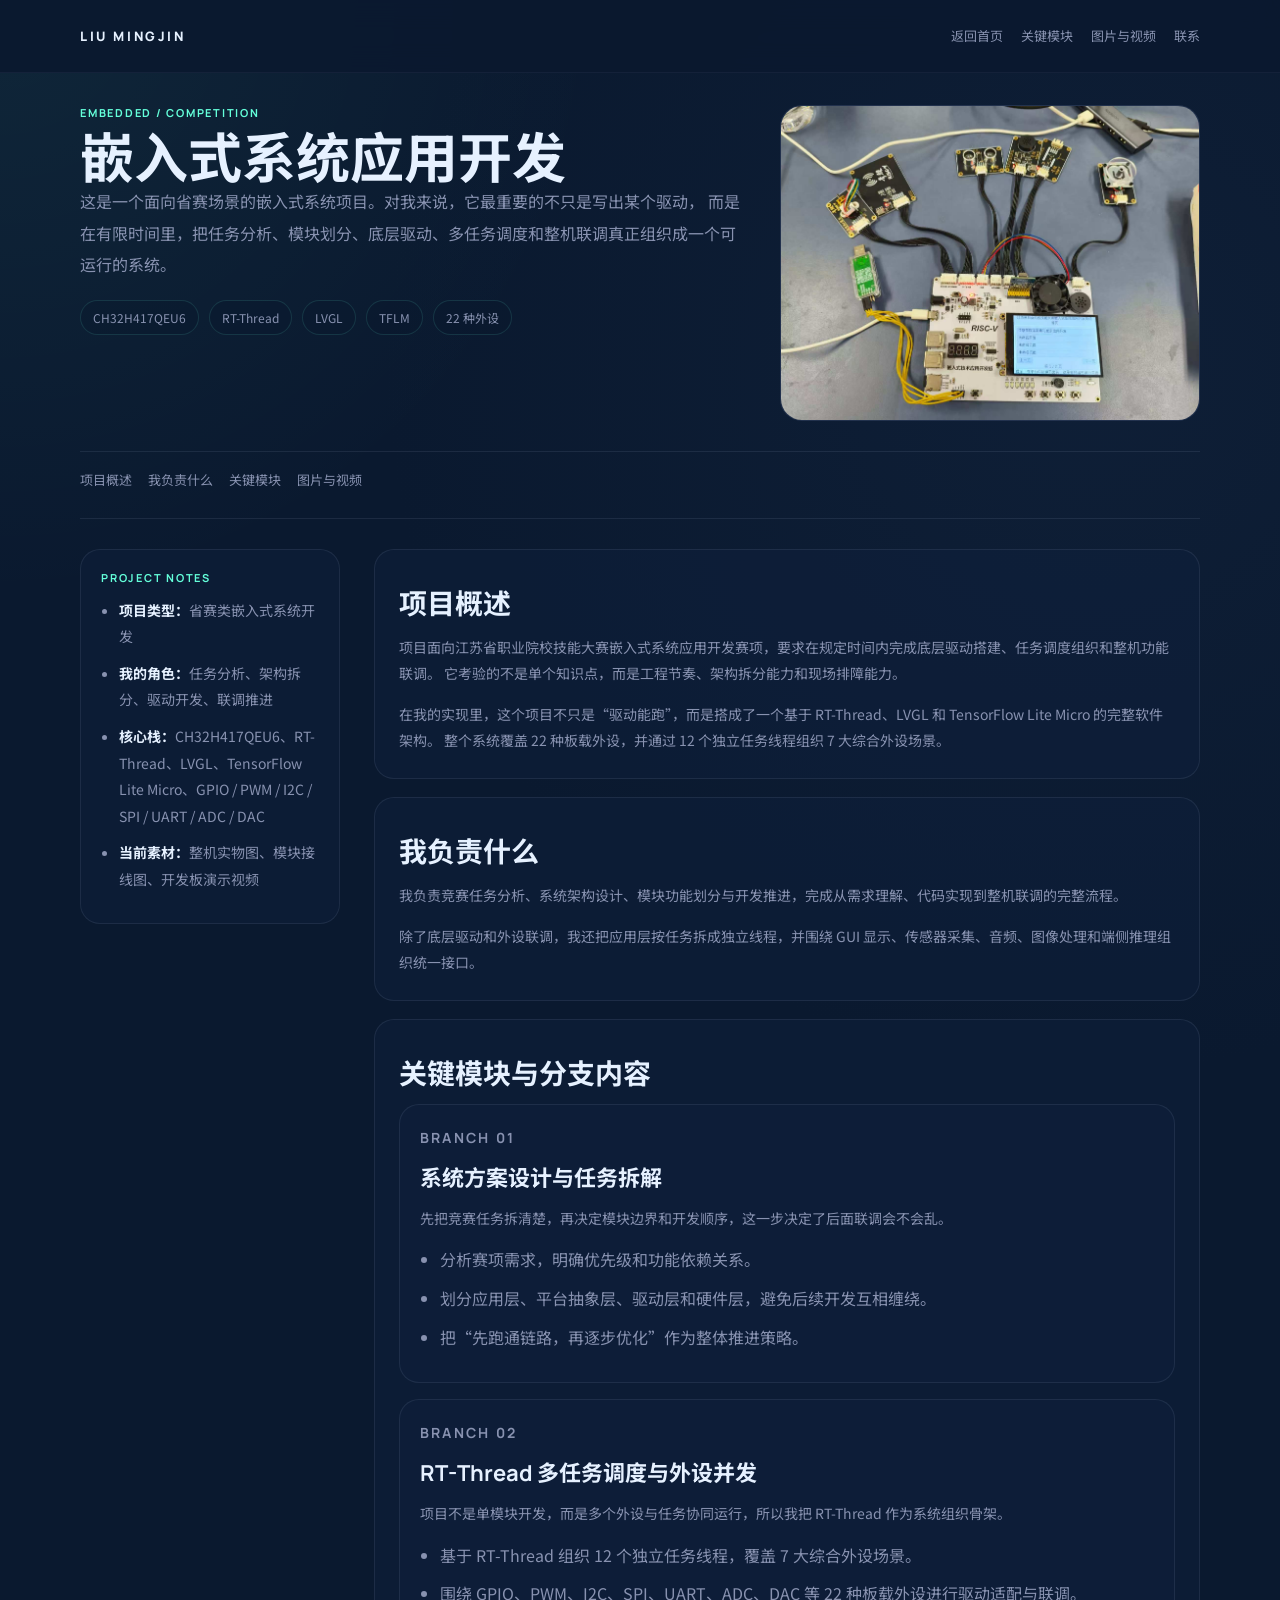
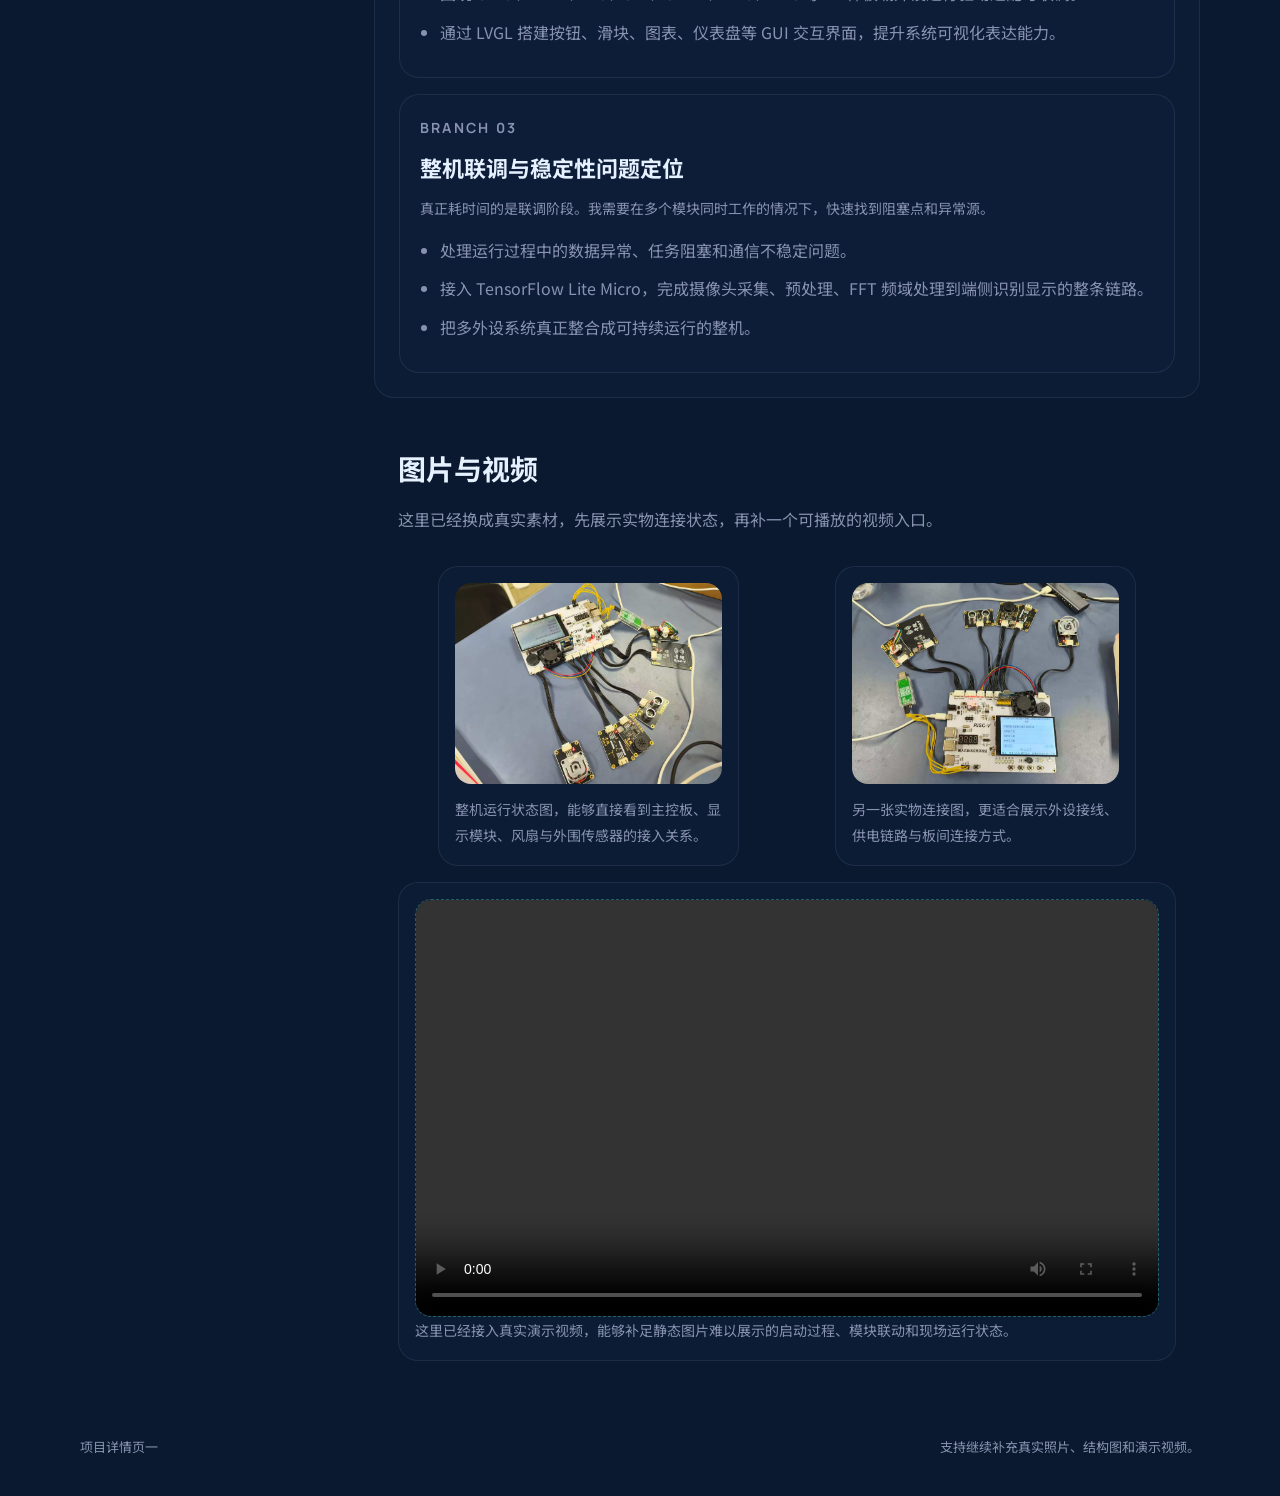
==== commit 8c0e797d: "feat: add real project media and richer case details" ====
--- a/projects/embedded-system.html
+++ b/projects/embedded-system.html
@@ -35,12 +35,13 @@
         <div class="tag-list">
           <span>CH32H417QEU6</span>
           <span>RT-Thread</span>
-          <span>驱动开发</span>
-          <span>系统联调</span>
+          <span>LVGL</span>
+          <span>TFLM</span>
+          <span>22 种外设</span>
         </div>
       </div>
       <div class="project-hero-media">
-        <img src="../assets/projects/embedded-cover.svg" alt="嵌入式系统应用开发封面图">
+        <img src="../assets/projects/embedded-real/board-wiring.jpg" alt="嵌入式系统应用开发实物图">
       </div>
     </section>
 
@@ -57,8 +58,8 @@
         <ul class="meta-list">
           <li><strong>项目类型：</strong>省赛类嵌入式系统开发</li>
           <li><strong>我的角色：</strong>任务分析、架构拆分、驱动开发、联调推进</li>
-          <li><strong>核心栈：</strong>CH32H417QEU6、RT-Thread、GPIO、串口、定时器、显示模块</li>
-          <li><strong>后续可补：</strong>整机照片、任务结构图、比赛现场图、演示视频</li>
+          <li><strong>核心栈：</strong>CH32H417QEU6、RT-Thread、LVGL、TensorFlow Lite Micro、GPIO / PWM / I2C / SPI / UART / ADC / DAC</li>
+          <li><strong>当前素材：</strong>整机实物图、模块接线图、开发板演示视频</li>
         </ul>
       </aside>
 
@@ -71,7 +72,8 @@
               它考验的不是单个知识点，而是工程节奏、架构拆分能力和现场排障能力。
             </p>
             <p>
-              这个项目特别适合做成长页面展示，因为它天然包含多个分支内容：系统方案怎么拆、任务怎么调度、外设怎么联调、稳定性问题怎么定位。
+              在我的实现里，这个项目不只是“驱动能跑”，而是搭成了一个基于 RT-Thread、LVGL 和 TensorFlow Lite Micro 的完整软件架构。
+              整个系统覆盖 22 种板载外设，并通过 12 个独立任务线程组织 7 大综合外设场景。
             </p>
           </div>
         </section>
@@ -80,7 +82,7 @@
           <h2>我负责什么</h2>
           <div class="story-copy">
             <p>我负责竞赛任务分析、系统架构设计、模块功能划分与开发推进，完成从需求理解、代码实现到整机联调的完整流程。</p>
-            <p>在联调阶段，我还承担了多外设驱动适配、异常数据定位、任务阻塞排查和通信不稳定优化等工作。</p>
+            <p>除了底层驱动和外设联调，我还把应用层按任务拆成独立线程，并围绕 GUI 显示、传感器采集、音频、图像处理和端侧推理组织统一接口。</p>
           </div>
         </section>
 
@@ -94,9 +96,9 @@
                   <h3>系统方案设计与任务拆解</h3>
                   <p>先把竞赛任务拆清楚，再决定模块边界和开发顺序，这一步决定了后面联调会不会乱。</p>
                   <ul>
-                    <li>分析赛项需求，明确优先级和功能依赖关系。</li>
-                    <li>划分传感器采集、通信交互、外设控制、数据显示等模块。</li>
-                    <li>把“先跑通链路，再逐步优化”作为整体推进策略。</li>
+                  <li>分析赛项需求，明确优先级和功能依赖关系。</li>
+                  <li>划分应用层、平台抽象层、驱动层和硬件层，避免后续开发互相缠绕。</li>
+                  <li>把“先跑通链路，再逐步优化”作为整体推进策略。</li>
                   </ul>
                 </div>
               </div>
@@ -108,9 +110,9 @@
                 <h3>RT-Thread 多任务调度与外设并发</h3>
                 <p>项目不是单模块开发，而是多个外设与任务协同运行，所以我把 RT-Thread 作为系统组织骨架。</p>
                 <ul>
-                  <li>基于 RT-Thread 组织多任务并发运行，协调采集、控制、交互和显示。</li>
-                  <li>围绕 GPIO、串口、定时器、通信模块及显示模块进行驱动适配与联调。</li>
-                  <li>优先保证系统链路完整，再逐步调优响应效率与运行稳定性。</li>
+                  <li>基于 RT-Thread 组织 12 个独立任务线程，覆盖 7 大综合外设场景。</li>
+                  <li>围绕 GPIO、PWM、I2C、SPI、UART、ADC、DAC 等 22 种板载外设进行驱动适配与联调。</li>
+                  <li>通过 LVGL 搭建按钮、滑块、图表、仪表盘等 GUI 交互界面，提升系统可视化表达能力。</li>
                 </ul>
               </div>
             </article>
@@ -122,7 +124,7 @@
                 <p>真正耗时间的是联调阶段。我需要在多个模块同时工作的情况下，快速找到阻塞点和异常源。</p>
                 <ul>
                   <li>处理运行过程中的数据异常、任务阻塞和通信不稳定问题。</li>
-                  <li>通过接口约定和调试顺序控制联调冲突。</li>
+                  <li>接入 TensorFlow Lite Micro，完成摄像头采集、预处理、FFT 频域处理到端侧识别显示的整条链路。</li>
                   <li>把多外设系统真正整合成可持续运行的整机。</li>
                 </ul>
               </div>
@@ -132,20 +134,22 @@
 
         <section class="media-area" id="media" data-testid="project-gallery">
           <h2>图片与视频</h2>
-          <p class="media-note">这一块已经按后续可用的方式预留好了。你后面既可以放图片，也可以直接换成演示视频。</p>
+          <p class="media-note">这里已经换成真实素材，先展示实物连接状态，再补一个可播放的视频入口。</p>
           <div class="media-pair">
             <figure class="media-card">
-              <img src="../assets/projects/embedded-cover.svg" alt="嵌入式系统应用开发硬件展示占位图">
-              <figcaption>这里后续可以放整机照片、比赛工位图或主控板展示图。</figcaption>
+              <img src="../assets/projects/embedded-real/board-setup.jpg" alt="嵌入式系统应用开发整机实物图">
+              <figcaption>整机运行状态图，能够直接看到主控板、显示模块、风扇与外围传感器的接入关系。</figcaption>
             </figure>
             <figure class="media-card">
-              <img src="../assets/projects/embedded-structure.svg" alt="嵌入式系统结构示意图">
-              <figcaption>这里后续可以放任务结构图、通信链路图、调度框架图。</figcaption>
+              <img src="../assets/projects/embedded-real/board-wiring.jpg" alt="嵌入式系统应用开发模块接线图">
+              <figcaption>另一张实物连接图，更适合展示外设接线、供电链路与板间连接方式。</figcaption>
             </figure>
           </div>
           <div class="video-card">
-            <div class="video-placeholder">后续这里可以直接替换成演示视频。支持放本地 mp4、录屏，或者嵌入 B 站/其他平台的视频。</div>
-            <p>建议未来补一段 30 到 60 秒的演示：启动过程、模块联调、显示变化和整机运行状态。</p>
+            <div class="video-shell">
+              <video controls preload="metadata" src="../assets/projects/embedded-real/board-demo.mp4"></video>
+            </div>
+            <p>这里已经接入真实演示视频，能够补足静态图片难以展示的启动过程、模块联动和现场运行状态。</p>
           </div>
         </section>
       </div>
--- a/styles.css
+++ b/styles.css
@@ -387,6 +387,7 @@
 .project-media img {
   width: min(100%, 320px);
   height: auto;
+  object-fit: contain;
   border-radius: 20px;
   border: 1px solid rgba(136, 146, 176, 0.18);
   background: rgba(17, 34, 64, 0.28);
@@ -604,6 +605,10 @@
 }
 
 .media-pair {
+  grid-template-columns: 1fr 1fr;
+}
+
+.media-grid {
   grid-template-columns: 1fr 1fr;
 }
 
